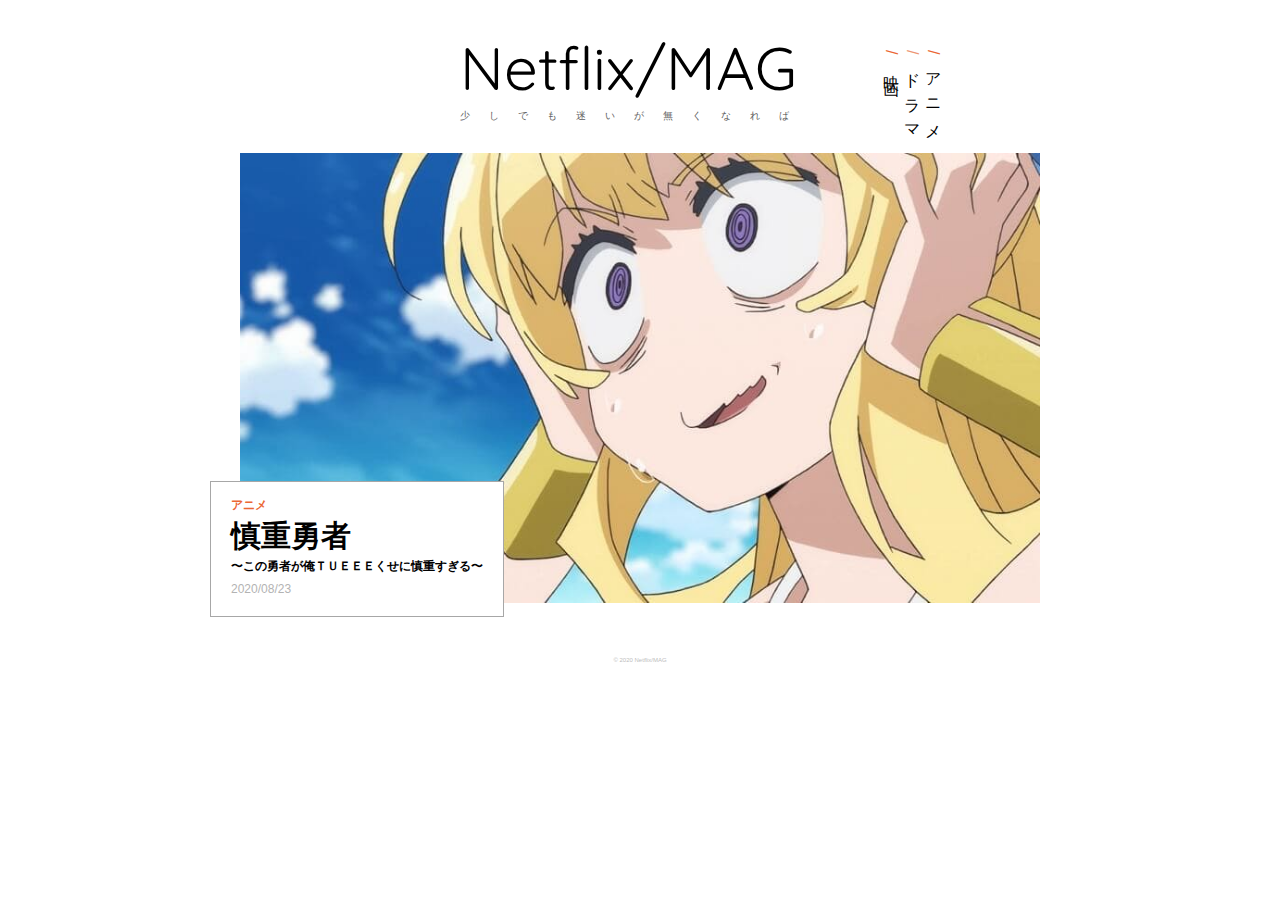
==== index.html @ 4ce35158 "first commit" ====
<!DOCTYPE html>
<html>
<head>
<meta http-equiv="X-UA-Compatible" content="IE=edge">
<meta charset="utf-8">
<title>NetflixMAG - ネットフリックスの感想をつらつら書き溜めるブログです。</title>
<meta name="description" content="NetflixMAGは、ネットフリックス上にある映画、ドラマ、アニメ様々なコンテンツを紹介するブログメディアです。">
<meta name="robots" content="noodp"/>
<meta property="og:locale" content="ja_JP" />
<meta property="og:type" content="website" />
<meta property="og:title" content="NetflixMAG | ネットフリックスの感想をつらつら書き溜めるブログ" />
<meta property="og:description" content="NetflixMAGは、ネットフリックス上にある映画、ドラマ、アニメ様々なコンテンツを紹介するブログメディアです。" />
<meta property="og:site_name" content="NetflixMAG" />
<meta name="author" content="">
<meta name="viewport" content="width=device-width, initial-scale=1">
<link rel="icon" href="/favicon.ico" />
<link href="https://fonts.googleapis.com/css2?family=Quicksand:wght@300&display=swap" rel="stylesheet">
<link rel="stylesheet" href="css/style.css">
<!--[if lt IE 9]>
<script src="//cdnjs.cloudflare.com/ajax/libs/html5shiv/3.7.2/html5shiv.min.js"></script>
<script src="//cdnjs.cloudflare.com/ajax/libs/respond.js/1.4.2/respond.min.js"></script>
<![endif]-->
<link rel="shortcut icon" href="">
</head>
<body>
  <div class="mainTitle">
    <h1>Netflix/MAG</h1>
    <p class="subTitle">少しでも迷いが無くなれば</p>
    <ul class="navi">
      <li><span>/</span>映画</li>
      <li><span>/</span>ドラマ</li>
      <li><span>/</span>アニメ</li>
    </ul>
  </div>
  <div class="mainContent">
    <a href="anime/shincho/index.html">
      <img src="anime/shincho/img/shincho.jpg" width="100%">
      <div class="mainContentTitle">
        <div class="anime_tag">アニメ</div>
        <p class="mainContentTitleInr">慎重勇者<br><span>〜この勇者が俺ＴＵＥＥＥくせに慎重すぎる〜</span></p>
        <p class="time">2020/08/23</p>
      </div>
    </a>
  </div>

  <div class="copyright">© 2020 Netflix/MAG</div>

</body>
</html>
---- css/style.css ----
html {
    color:#000;background:#FFF;
}
body,div,dl,dt,dd,ul,ol,li,h1,h2,h3,h4,h5,h6,
pre,code,form,fieldset,legend,input,textarea,p,blockquote,th,td {
    font-family: 游ゴシック, 游ゴシック体, "Yu Gothic", YuGothic, "ヒラギノ角ゴ Pro W3", メイリオ, sans-serif;
    margin:0;padding:0;
}
table {
    border-collapse:collapse;border-spacing:0;
}
fieldset,img {border:0;}
address,caption,cite,code,dfn,em,strong,th,var {
    font-style:normal;font-weight:normal;
}
li {list-style:none;}
caption,th {text-align:left;}
h1,h2,h3,h4,h5,h6 {
    font-size:100%;font-weight:normal;
}
a{
  color: #000;
  text-decoration: none;
}
q:before,q:after {content:'';}
abbr,acronym {border:0;font-variant:normal;}
sup {vertical-align:text-top;}
sub {vertical-align:text-bottom;}
input,textarea,select {font-family:inherit;font-size:inherit;font-weight:inherit;}
input,textarea,select {*font-size:100%;}


.mainTitle{
  width: 360px;
  margin: 30px auto;
  position: relative;
}

h1 {
  font-family: 'Quicksand', sans-serif;
  font-size: 60px;
}

h1 span{
  color: #ff0f1b;
}

ul.navi{
  width: 80px;
  overflow: hidden;
  text-align: center;
  position: absolute;
  top: 20px;
  right: -140px;
}

ul.navi li{
  float: left;
  writing-mode: vertical-rl;
  letter-spacing: 0.5em;
}

ul.navi li span{
  color: #eb6734;
}

ul.navi li:nth-child(2) span{
  color: #ed9674;
}

.movie_tag{
  color: #3493eb;
}

.dorama_tag{
  color: #34ebae;
}

.anime_tag{
  color: #eb6734;
}

.time{
  color: #b3b3b3;
}

.subTitle{
  letter-spacing: 1.9em;
  font-size: 10px;
  margin-right: -25px;
  display: inline-block;
  color: #5e5e5e;
}

.mainContent{
  width: 800px;
  margin: 0 auto 40px;
  position: relative;
}

.mainContentTitle{
  position: absolute;
  bottom: -10px;
  left: -30px;
  background: #fff;
  border: 1px solid #a7a7a7;
  padding: 15px 20px 20px 20px;
  transition: all 0.3s ease 0s;
}

.mainContent a:hover .mainContentTitle{
  box-shadow: 10px 10px;
}

.mainContentTitle{
  font-size: 12px;
}

.mainContentTitle div{
  padding: 0 0 5px 0;
  font-weight: bold;
}

.mainContentTitle p.mainContentTitleInr{
  font-size: 30px;
  font-weight: bold;
  line-height: 0.8;
  padding: 5px 0 10px 0;
}

.mainContentTitle p.mainContentTitleInr span{
  font-size: 12px;
}

.copyright{
  text-align: center;
  color: #bdbdbd;
  font-size: 6px;
  width: 100%;
  padding: 10px 0;
}


@media screen and (max-width: 768px) {
/* 768pxまでの幅の場合に適応される */
  .mainTitle{
    width: auto;
    text-align: center;
  }
  .subTitle{
    letter-spacing: 1.2em;
  }
  h1{
    font-size: 40px;
  }
  ul.navi{
    display: none;
  }
  .mainContent{
    width: 80%;
  }
  .mainContentTitle{
    font-size: 9px;
    bottom: -60px;
    left: -20px;
  }
  .mainContentTitle p.mainContentTitleInr{
    font-size: 18px;
  }
  .mainContentTitle p.mainContentTitleInr span{
    font-size: 9px;
  }
}
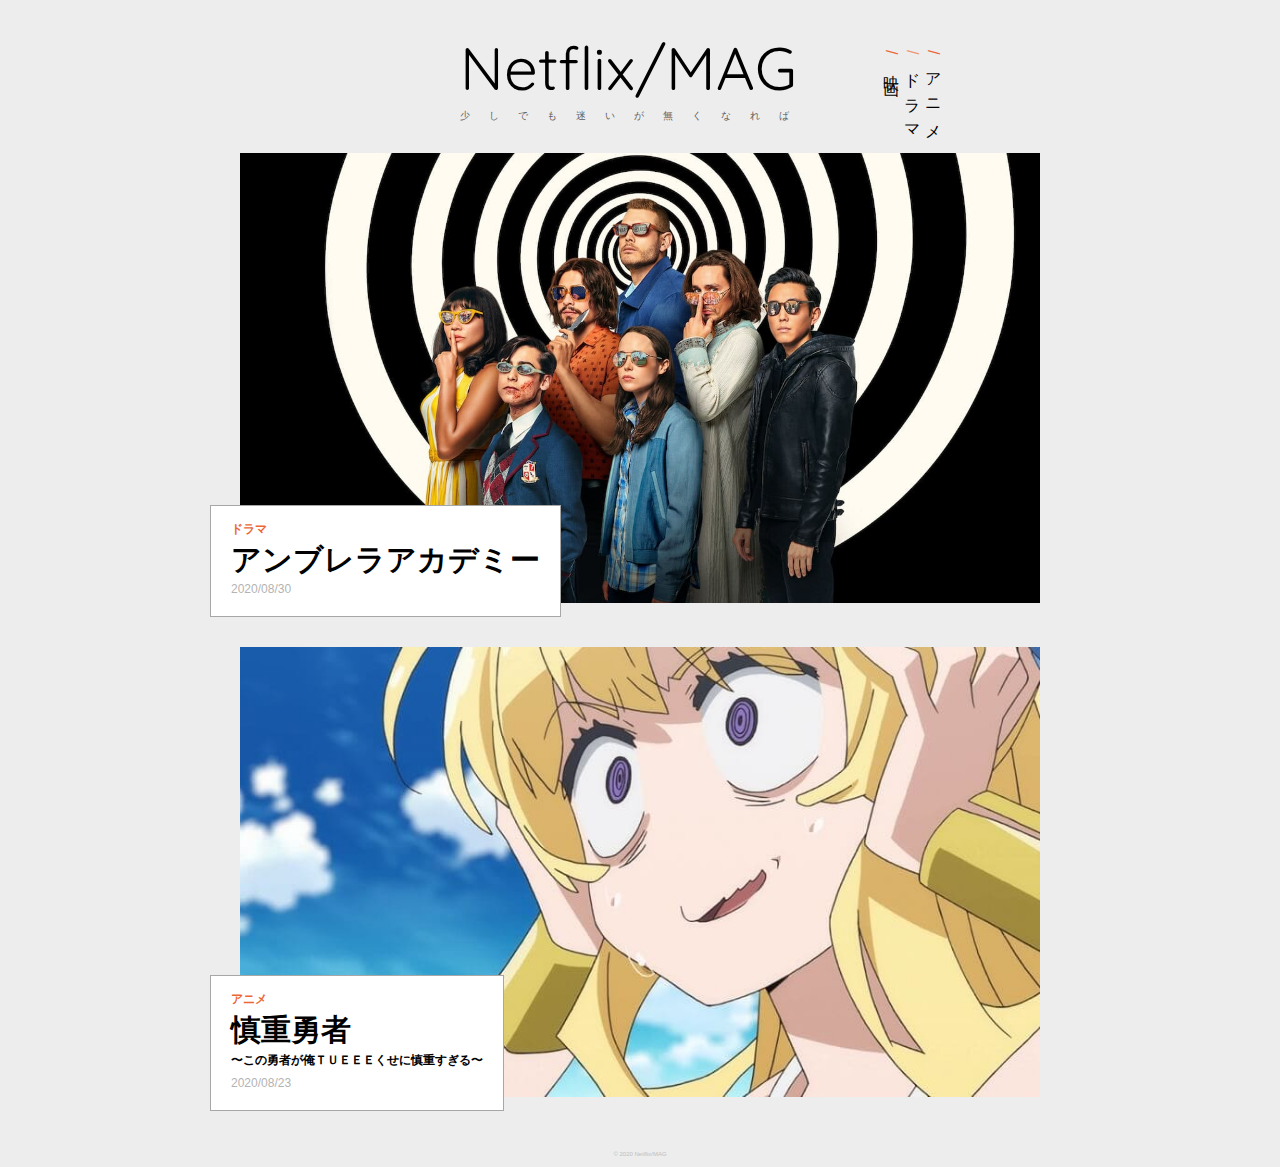
==== commit 99de44bb: "drama umbrella" ====
--- a/index.html
+++ b/index.html
@@ -21,6 +21,16 @@
 <script src="//cdnjs.cloudflare.com/ajax/libs/respond.js/1.4.2/respond.min.js"></script>
 <![endif]-->
 <link rel="shortcut icon" href="">
+<!-- Global site tag (gtag.js) - Google Analytics -->
+<script async src="https://www.googletagmanager.com/gtag/js?id=UA-176382794-1"></script>
+<script>
+  window.dataLayer = window.dataLayer || [];
+  function gtag(){dataLayer.push(arguments);}
+  gtag('js', new Date());
+
+  gtag('config', 'UA-176382794-1');
+</script>
+
 </head>
 <body>
   <div class="mainTitle">
@@ -31,6 +41,16 @@
       <li><span>/</span>ドラマ</li>
       <li><span>/</span>アニメ</li>
     </ul>
+  </div>
+  <div class="mainContent">
+    <a href="drama/umbrella/index.html">
+      <img src="drama/umbrella/img/umbrella.jpg" width="100%">
+      <div class="mainContentTitle">
+        <div class="anime_tag">ドラマ</div>
+        <p class="mainContentTitleInr">アンブレラアカデミー</p>
+        <p class="time">2020/08/30</p>
+      </div>
+    </a>
   </div>
   <div class="mainContent">
     <a href="anime/shincho/index.html">
--- a/css/style.css
+++ b/css/style.css
@@ -1,5 +1,5 @@
 html {
-    color:#000;background:#FFF;
+    color:#000;background:#ededed;
 }
 body,div,dl,dt,dd,ul,ol,li,h1,h2,h3,h4,h5,h6,
 pre,code,form,fieldset,legend,input,textarea,p,blockquote,th,td {
